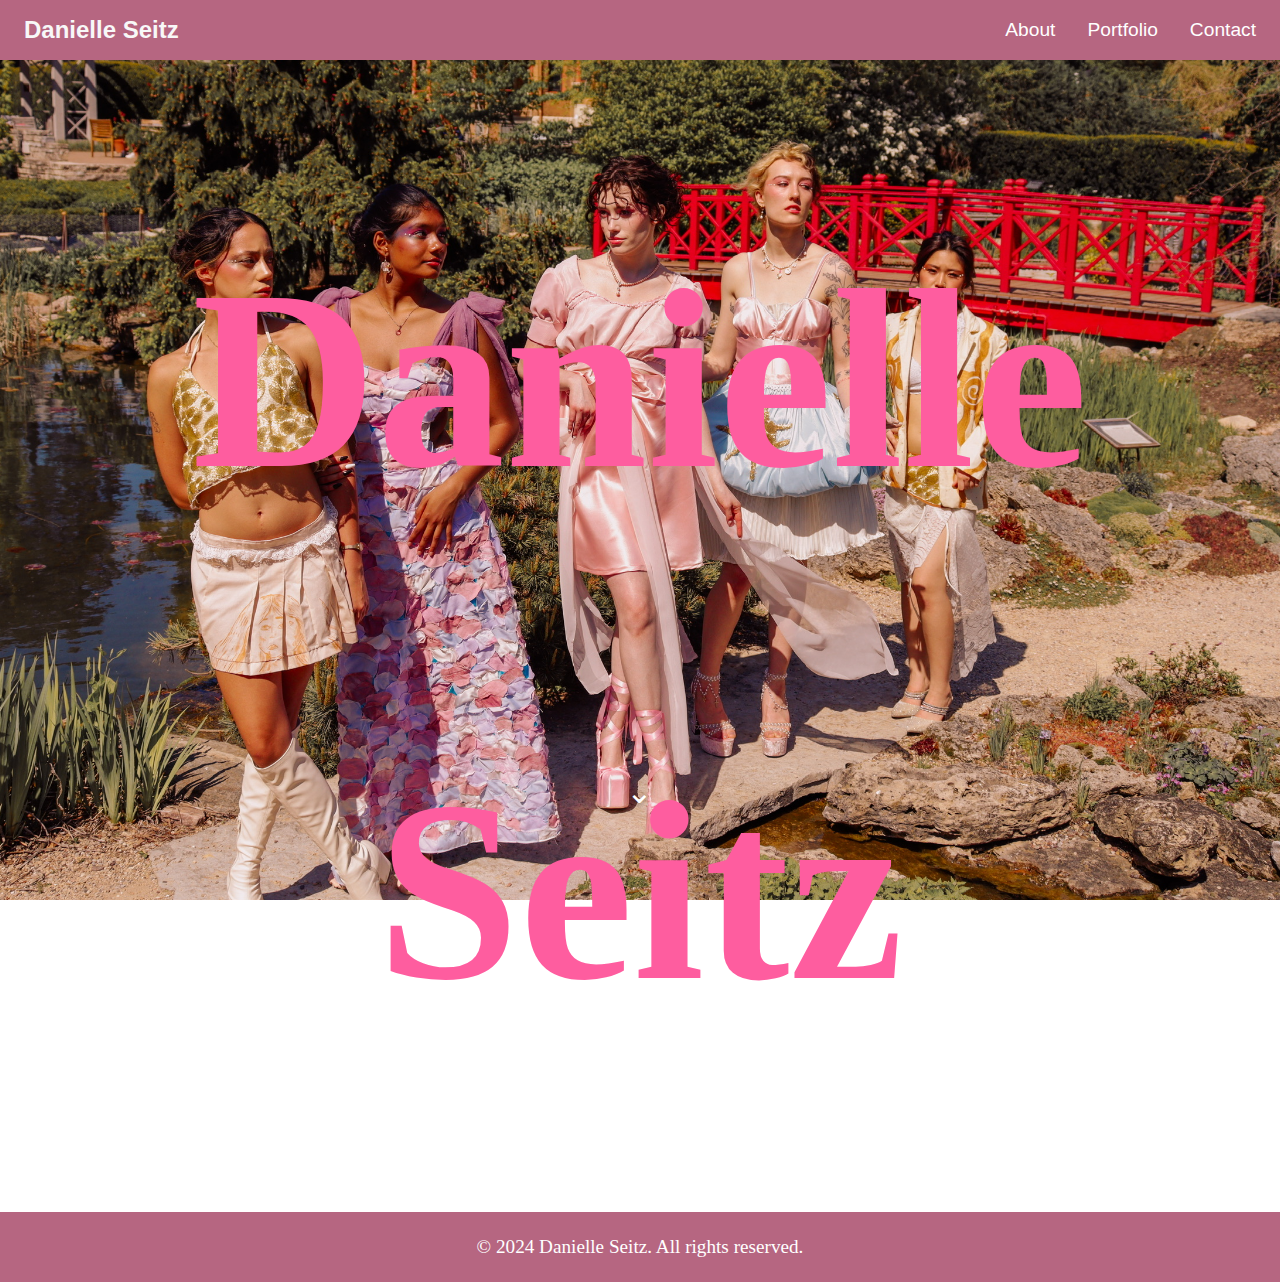
==== web/index.html @ e97073c7 "Updates" ====
<!DOCTYPE html>
<html lang="en">
<head>
    <meta charset="UTF-8">
    <meta name="viewport" content="width=device-width, initial-scale=1.0">
    <title>Danielle Seitz</title>
    <link rel="stylesheet" href="styles/main.css">
    <link rel="stylesheet" href="styles/navbar.css">
    <link rel="stylesheet" href="styles/sections.css">
    <link rel="stylesheet" href="styles/projects.css">
    <link rel="stylesheet" href="styles/social.css">
    <link rel="stylesheet" href="styles/animations.css">
</head>
<body>
    <header>
        <nav class="navbar">
            <div class="logo">
                <a href="index.html"><h1>Danielle Seitz</h1></a>
            </div>
            <ul class="nav-links">
                <li><a href="about.html">About</a></li>
                <li><a href="projects/projects.html">Portfolio</a></li>
                <li><a href="contact.html">Contact</a></li>
            </ul>
        </nav>
    </header>

    <main>
        <section id="home" class="hero-section" style="background-image: url('images/main/_MG_1490.JPG');">
            <h1>Danielle Seitz</h1>
        </section>
        
        <!-- Add the scroll arrow -->
        <a href="projects/projects.html" class="scroll-arrow" id="scrollArrow">
            <span class="arrow">⌄</span>
            <span class="arrow-text">View Projects</span>
        </a>
    </main>

    <footer>
        <p>&copy; 2024 Danielle Seitz. All rights reserved.</p>
    </footer>
    
    <!-- Add this before closing body tag -->
    <script src="script.js"></script>
</body>
</html>
---- web/styles/main.css ----
/* Reset and global styles */
* {
    margin: 0;
    padding: 0;
    box-sizing: border-box;
}

:root {
    --primary-color: #B66681;
    --text-color: #333;
    --background-color: #fff;
}

body {
    font-family: "Times New Roman", serif;
    font-weight: 200;
    line-height: 2;
    font-size: 1.2rem;
    color: var(--text-color);
    background-color: var(--background-color);
}

/* Hide scrollbar */
html, body {
    overflow-y: scroll;
    -ms-overflow-style: none;
    scrollbar-width: none;
}

html::-webkit-scrollbar,
body::-webkit-scrollbar {
    width: 0;
    display: none;
}

main {
    margin-top: 1.5rem;
}

.container {
    max-width: 1200px;
    margin: 0 auto;
    padding: 0 1rem;
}

footer {
    background-color: #B66681;
    color: white;
    text-align: center;
    padding: 1rem;
}
---- web/styles/navbar.css ----
.navbar {
    font-family: sans-serif;
    font-size: 1.2rem;
    font-weight: 400;
    line-height: 2;
    background-color: #B66681;
    height: 60px;
    padding: 0 1.5rem;
    position: fixed;
    top: 0;
    left: 0;
    right: 0;
    z-index: 1000;
    width: 100%;
    display: flex;
    justify-content: space-between;
    align-items: center;
}

.logo h1 {
    color: rgb(248, 248, 248);
    font-size: 1.5rem;
}

.logo a {
    text-decoration: none;
    color: inherit;
}

.nav-links {
    display: flex;
    list-style: none;
}

.nav-links li {
    margin-left: 2rem;
}

.nav-links a {
    color: white;
    text-decoration: none;
    transition: color 0.3s;
}

.nav-links a:hover {
    color: #ddd;
}
---- web/styles/sections.css ----
/* General section styles */
.section {
    padding: 4rem 0;
    min-height: 100vh;
    display: flex;
    align-items: center;
    justify-content: center;
}

/* Hero Section */
.hero-section {
    min-height: 100vh;
    background-image: url('../images/main/_MG_1490.JPG');
    background-size: cover;
    background-position: center 0.5px;
    background-attachment: fixed;
    font-size: 8rem;
    background-color: #FFE9EF;
    color: #Fe5d9f;
    text-align: center;
    display: flex;
    flex-direction: column;
    justify-content: center;
    align-items: center;
    margin-top: 60px;
    position: relative;
}

.hero-content {
    z-index: 1;
    position: relative;
}

/* About Section */
.about-section {
    min-height: 100vh;
    background-image: url('../images/about/dan_designer_poster_026.jpg');
    background-size: cover;
    background-position: center 0.5px;
    background-attachment: fixed;
    font-size: 8rem;
    background-color: #FFE9EF;
    color: #Fe5d9f;
    text-align: center;
    display: flex;
    flex-direction: column;
    justify-content: flex-start;
    align-items: center;
    margin-top: 60px;
    position: relative;
    padding-top: 100px;
}

.about-content {
    max-width: 800px;
    margin: 0 auto;
    padding: 2rem;
    background-color: rgba(255, 255, 255, 0.9);
    border-radius: 8px;
}

.about-content h2 {
    font-size: 2.5rem;
    margin-bottom: 1rem;
    color: #B66681;
}

.about-content p {
    font-size: 1.2rem;
    line-height: 1.8;
}

/* Portfolio Section */
.portfolio-section {
    padding: 4rem 0;
    min-height: 100vh;
    background-color: #f5f5f5;
    display: flex;
    flex-direction: column;
    align-items: center;
    justify-content: center;
}

.portfolio-content {
    max-width: 1200px;
    margin: 0 auto;
    padding: 2rem;
}

/* Contact Section */
.contact-section {
    padding: 4rem 0;
    min-height: 100vh;
    display: flex;
    flex-direction: column;
    justify-content: center;
    align-items: center;
    background-color: #fff;
}

.contact-content {
    max-width: 800px;
    margin: 0 auto;
    padding: 2rem;
    text-align: center;
}

/* General section styles */
section {
    padding: 4rem 2rem;
    min-height: 100vh;
}

/* Responsive styles */
@media (max-width: 768px) {
    .section {
        padding: 2rem 0;
    }

    .about-content {
        padding: 1rem;
        margin: 0 1rem;
    }

    .portfolio-content {
        padding: 1rem;
    }

    .contact-content {
        padding: 1rem;
        margin: 0 1rem;
    }
}
---- web/styles/projects.css ----
.projects-section {
    padding: 4rem 0;
    background-color: #f5f5f5;
}

.projects-grid {
    display: grid;
    grid-template-columns: repeat(2, 1fr);
    gap: 20px;
    padding: 20px;
    max-width: 1200px;
    margin: 0 auto;
}

.project-card {
    position: relative;
    overflow: hidden;
    aspect-ratio: 1;
    border-radius: 2.5rem;
    width: 100%;
    height: auto;
}

.project-card img {
    width: 100%;
    height: 100%;
    object-fit: cover;
    transition: transform 0.3s ease;
}

.overlay {
    position: absolute;
    inset: 0;
    background: rgba(182, 102, 129, 0.9);
    opacity: 0;
    transition: opacity 0.3s ease;
    z-index: 1;
    display: flex;
    flex-direction: column;
    justify-content: center;
    align-items: center;
    padding: 20px;
    color: white;
}

.overlay h3 {
    margin-bottom: 1rem;
    font-size: 1.5rem;
    text-align: center;
}

.overlay p {
    margin-bottom: 1.5rem;
    text-align: center;
}

/* Updated button styles */
.overlay a {
    display: inline-block;
    color: white;
    text-decoration: none;
    padding: 0.8rem 1.5rem;
    border: 2px solid white;
    border-radius: 25px;
    font-weight: 500;
    text-transform: uppercase;
    letter-spacing: 1px;
    transition: all 0.3s ease;
    background-color: transparent;
}

.overlay a:hover {
    background-color: white;
    color: #B66681;
    transform: translateY(-2px);
    box-shadow: 0 2px 8px rgba(0, 0, 0, 0.2);
}

.project-card:hover .overlay {
    opacity: 1;
}

.project-card:hover img {
    transform: scale(1.1);
}

.project-card:last-child:nth-child(odd) {
    grid-column: 1 / -1;
    max-width: calc(50% + 10px);
    margin: 0 auto;
}

@media (max-width: 768px) {
    .projects-grid {
        grid-template-columns: 1fr;
        padding: 1rem;
    }
    
    .project-card:last-child:nth-child(odd) {
        max-width: 100%;
    }
}
---- web/styles/social.css ----
.social-links {
    display: flex;
    flex-wrap: wrap;
    gap: 20px;
    justify-content: center;
    margin: 30px 0;
}

.social-button {
    display: flex;
    align-items: center;
    gap: 10px;
    padding: 12px 24px;
    border-radius: 8px;
    text-decoration: none;
    color: white;
    transition: transform 0.2s, opacity 0.2s;
}

.social-button:hover {
    transform: translateY(-2px);
    opacity: 0.9;
}

.social-button i {
    font-size: 1.2em;
}

/* Platform specific styles */
.linkedin {
    background-color: #0077b5;
}

.instagram {
    background: linear-gradient(45deg, #405de6, #5851db, #833ab4, #c13584, #e1306c, #fd1d1d);
}

.tiktok {
    background-color: #000000;
}

.email {
    background-color: #ea4335;
}

.pinterest {
    background-color: #E60023;
}

.depop {
    background-color: #ff2300;
}

/* Responsive styles */
@media (max-width: 768px) {
    .social-links {
        gap: 10px;
    }
    
    .social-button {
        padding: 0.4rem 0.8rem;
        font-size: 0.9rem;
    }
}
---- web/styles/animations.css ----
/* Scroll arrow animation */
.scroll-arrow {
    position: absolute;
    bottom: 40px;
    left: 50%;
    transform: translateX(-50%);
    color: white;
    text-decoration: none;
    display: flex;
    flex-direction: column;
    align-items: center;
    cursor: pointer;
}

.arrow {
    font-size: 32px;
    animation: bounce 2s infinite;
    text-shadow: 0 2px 4px rgba(0, 0, 0, 0.3);
}

.arrow-text {
    font-size: 14px;
    text-transform: uppercase;
    letter-spacing: 2px;
    margin-top: 8px;
    font-weight: 300;
    text-shadow: 0 2px 4px rgba(0, 0, 0, 0.3);
    opacity: 0;
    visibility: hidden;
    transition: all 0.5s ease;
}

.scroll-arrow:hover .arrow {
    animation: none;
    transform: translateY(5px);
    transition: transform 0.3s ease;
}

.scroll-arrow.visible .arrow-text {
    opacity: 1;
    visibility: visible;
}

/* Bounce animation */
@keyframes bounce {
    0%, 20%, 50%, 80%, 100% {
        transform: translateY(0);
    }
    40% {
        transform: translateY(-30px);
    }
    60% {
        transform: translateY(-15px);
    }
}

/* Fade in animation */
.fade-in {
    opacity: 0;
    transform: translateY(20px);
    transition: opacity 0.6s ease, transform 0.6s ease;
}

.fade-in.visible {
    opacity: 1;
    transform: translateY(0);
}

/* Slide in animation */
.slide-in-left {
    opacity: 0;
    transform: translateX(-100px);
    transition: opacity 0.6s ease, transform 0.6s ease;
}

.slide-in-right {
    opacity: 0;
    transform: translateX(100px);
    transition: opacity 0.6s ease, transform 0.6s ease;
}

.slide-in-left.visible,
.slide-in-right.visible {
    opacity: 1;
    transform: translateX(0);
}

/* Loading spinner */
.spinner {
    width: 40px;
    height: 40px;
    border: 4px solid #f3f3f3;
    border-top: 4px solid var(--primary-color);
    border-radius: 50%;
    animation: spin 1s linear infinite;
}

@keyframes spin {
    0% { transform: rotate(0deg); }
    100% { transform: rotate(360deg); }
}

/* ... other animation styles ... */
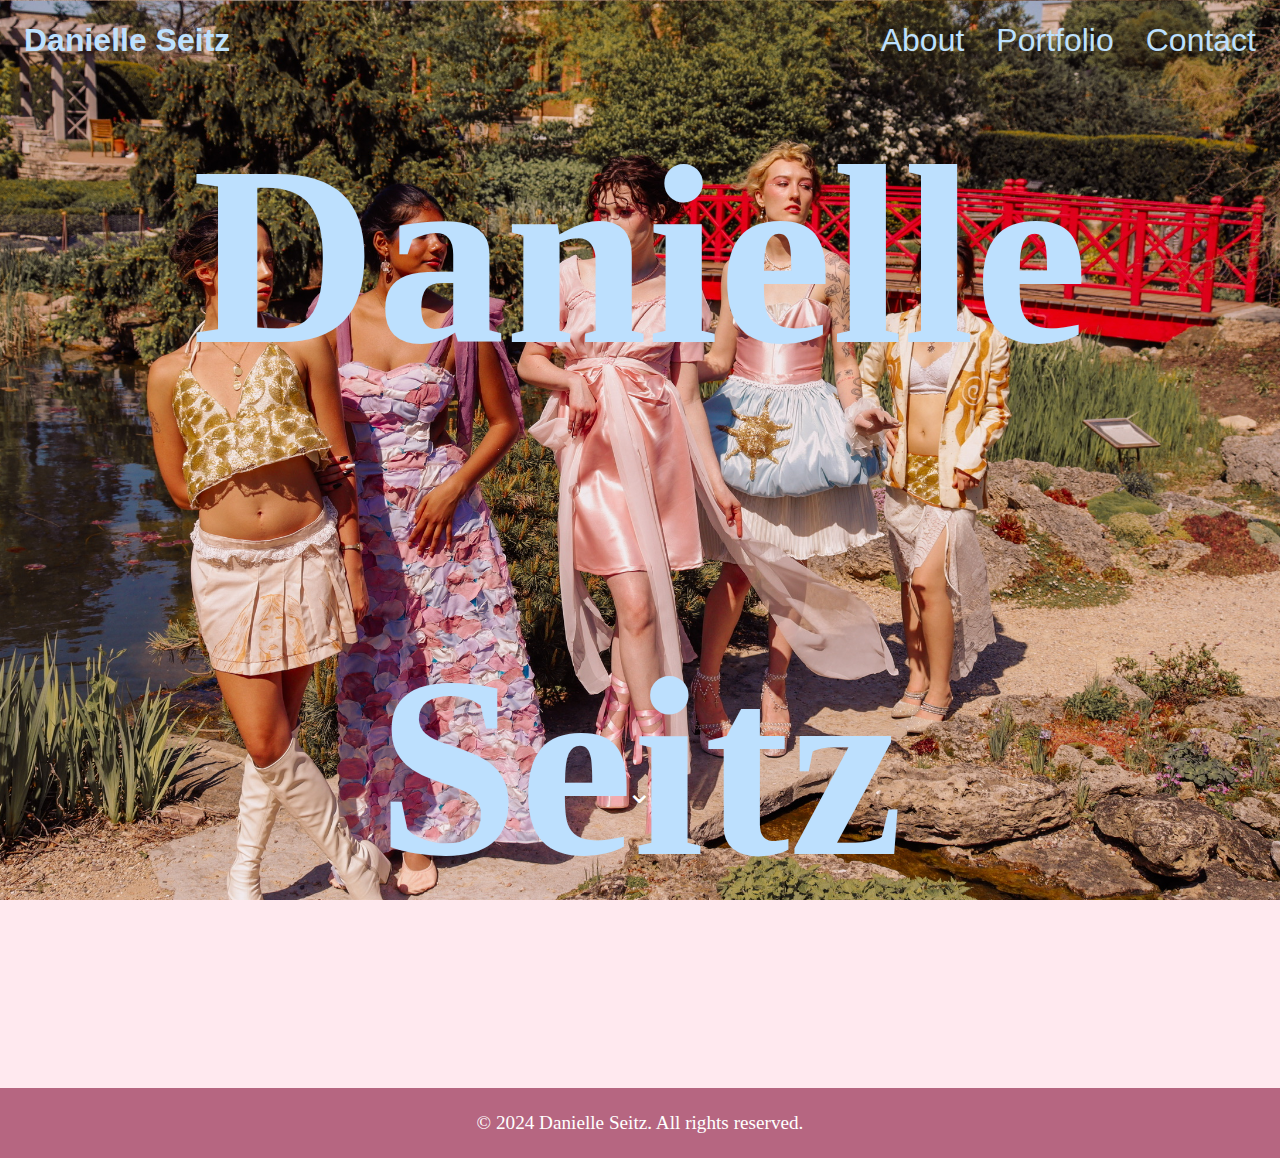
==== commit 535a7057: "Updates" ====
--- a/web/index.html
+++ b/web/index.html
@@ -1,6 +1,8 @@
 <!DOCTYPE html>
 <html lang="en">
 <head>
+    <!-- Use this to add a image to the top of the website where the new tab is -->
+    <!-- <link rel="apple-touch-icon" href="http://example.com//apple-touch-icon.png"> -->
     <meta charset="UTF-8">
     <meta name="viewport" content="width=device-width, initial-scale=1.0">
     <title>Danielle Seitz</title>
@@ -30,7 +32,6 @@
             <h1>Danielle Seitz</h1>
         </section>
         
-        <!-- Add the scroll arrow -->
         <a href="projects/projects.html" class="scroll-arrow" id="scrollArrow">
             <span class="arrow">⌄</span>
             <span class="arrow-text">View Projects</span>
@@ -41,7 +42,6 @@
         <p>&copy; 2024 Danielle Seitz. All rights reserved.</p>
     </footer>
     
-    <!-- Add this before closing body tag -->
     <script src="script.js"></script>
 </body>
 </html>
--- a/web/styles/main.css
+++ b/web/styles/main.css
@@ -20,7 +20,7 @@
     background-color: var(--background-color);
 }
 
-/* Hide scrollbar */
+/* Hides the scrollbar */
 html, body {
     overflow-y: scroll;
     -ms-overflow-style: none;
--- a/web/styles/navbar.css
+++ b/web/styles/navbar.css
@@ -1,12 +1,19 @@
+body, html {
+    margin: 0;
+    padding: 0;
+    overflow-x: hidden;
+}
+
+
 .navbar {
     font-family: sans-serif;
     font-size: 1.2rem;
     font-weight: 400;
     line-height: 2;
-    background-color: #B66681;
-    height: 60px;
+    background-color: transparent; 
+    height: 80px; 
     padding: 0 1.5rem;
-    position: fixed;
+    position: absolute; /* Change from 'fixed' to 'absolute' */
     top: 0;
     left: 0;
     right: 0;
@@ -15,11 +22,18 @@
     display: flex;
     justify-content: space-between;
     align-items: center;
+    box-shadow: none; /* Remove shadow */
+}
+
+/* Remove this rule as it conflicts with section spacing */
+main, section:first-of-type {
+    margin-top: 0;
+    padding-top: 0;
 }
 
 .logo h1 {
-    color: rgb(248, 248, 248);
-    font-size: 1.5rem;
+    color: #Bde0fe;
+    font-size: 2rem;
 }
 
 .logo a {
@@ -37,9 +51,16 @@
 }
 
 .nav-links a {
-    color: white;
+    color: #Bde0fe;
     text-decoration: none;
     transition: color 0.3s;
+    font-size: 2rem;
+}
+
+.nav-links a.active {
+    text-decoration: underline;
+    text-underline-offset: 8px;
+    color: #fff;
 }
 
 .nav-links a:hover {
--- a/web/styles/sections.css
+++ b/web/styles/sections.css
@@ -16,7 +16,7 @@
     background-attachment: fixed;
     font-size: 8rem;
     background-color: #FFE9EF;
-    color: #Fe5d9f;
+    color: #Bde0fe;
     text-align: center;
     display: flex;
     flex-direction: column;
@@ -49,6 +49,11 @@
     margin-top: 60px;
     position: relative;
     padding-top: 100px;
+    padding-top: 0; /* Remove top padding */
+    margin-top: 0; /* Remove top margin */
+    display: flex;
+    align-items: center; /* Center vertically */
+    justify-content: center; /* Center horizontally */
 }
 
 .about-content {
--- a/web/styles/projects.css
+++ b/web/styles/projects.css
@@ -1,6 +1,34 @@
+body {
+    background-color: #FFE9EF; /* Add background color to entire body */
+}
+
 .projects-section {
-    padding: 4rem 0;
-    background-color: #f5f5f5;
+    padding-top: 120px; /* Adjust this value */
+    margin-top: 0;
+    min-height: 100vh;
+    background-color: transparent; /* Make section transparent since body has background */
+    color: #Fe5d9f;
+    text-align: center;
+    display: flex;
+    flex-direction: column;
+    justify-content: flex-start;
+    align-items: center;
+    position: relative;
+}
+
+.projects-content {
+    max-width: 1750px;
+    margin: 0 auto;
+    padding: 2rem;
+    background-color: rgba(255, 255, 255, 0.9);
+    border-radius: 8px;
+    margin-top: 80px; /* Add this line to create gap */
+}
+
+.projects-content h2 {
+    font-size: 2.5rem;
+    margin-bottom: 1rem;
+    color: #B66681;
 }
 
 .projects-grid {
--- a/web/styles/animations.css
+++ b/web/styles/animations.css
@@ -99,5 +99,3 @@
     0% { transform: rotate(0deg); }
     100% { transform: rotate(360deg); }
 }
-
-/* ... other animation styles ... */
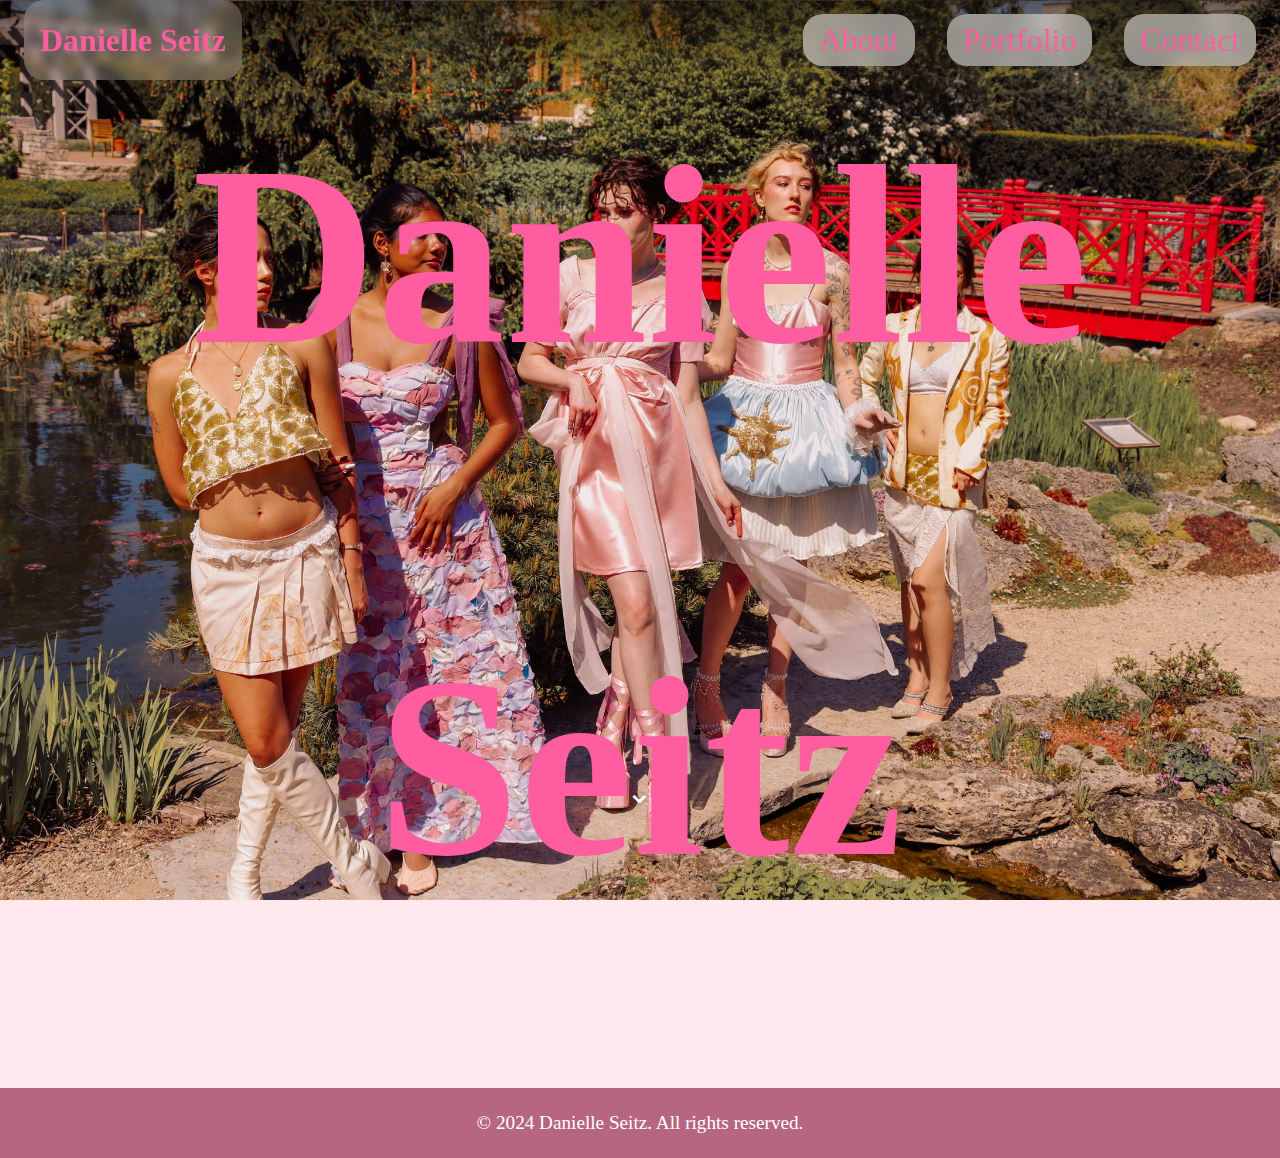
==== commit c2e869f4: "Updates" ====
--- a/web/index.html
+++ b/web/index.html
@@ -45,4 +45,13 @@
     <script src="script.js"></script>
 </body>
 </html>
-
+<!-- ---------------------- TODO ------------------------------- -->
+<!-- Create an ombre/gradient for the navbar                     -->
+<!-- Create a color wheel for the contact me page                -->
+<!-- Make a button to go down and back up on the portfolio page  -->
+<!-- Fix the colors to be the pink dress for the main page       -->
+<!-- Add a portfolio button in the about Danielle page           -->
+<!-- Fix the blur of the buttons in the navbar                   -->
+<!-- Fix the colors overall to make it more uniform              -->
+<!-- Pick a better font to make it uniform                       -->
+<!-- Make the projects for the projects page                     -->--- a/web/styles/navbar.css
+++ b/web/styles/navbar.css
@@ -6,11 +6,14 @@
 
 
 .navbar {
-    font-family: sans-serif;
+    font-family: 'Times New Roman', Times, serif;
     font-size: 1.2rem;
     font-weight: 400;
     line-height: 2;
-    background-color: transparent; 
+    background: linear-gradient(to bottom, 
+        rgba(0, 0, 0, 0.5) 0%,
+        /* rgba(255, 255, 255, 0.1) 100%, */
+        rgba(0, 0, 0, 0) 100%);
     height: 80px; 
     padding: 0 1.5rem;
     position: absolute; /* Change from 'fixed' to 'absolute' */
@@ -32,8 +35,18 @@
 }
 
 .logo h1 {
-    color: #Bde0fe;
+    color: #Fe5d9f;
     font-size: 2rem;
+    padding: 0.5rem 1rem;
+    border-radius: 20px;
+    backdrop-filter: blur(5px);
+    background-color: rgba(255, 255, 255, 0.2);
+}
+
+.logo a:hover h1 {
+    background-color: rgba(189, 224, 254, 0.3);
+    color: #fff;
+    transition: all 0.3s;
 }
 
 .logo a {
@@ -51,18 +64,23 @@
 }
 
 .nav-links a {
-    color: #Bde0fe;
+    color: #Fe5d9f;
     text-decoration: none;
-    transition: color 0.3s;
+    transition: all 0.3s;
     font-size: 2rem;
+    padding: 0.5rem 1rem;
+    border-radius: 20px;
+    backdrop-filter: blur(10px);
+    background-color: rgba(255, 255, 255, 0.5);
 }
 
 .nav-links a.active {
-    text-decoration: underline;
-    text-underline-offset: 8px;
+    background-color: rgba(255, 255, 255, 0.8);
+    text-decoration: none;
     color: #fff;
 }
 
 .nav-links a:hover {
-    color: #ddd;
+    background-color: rgba(189, 224, 254, 0.3);
+    color: #fff;
 }
--- a/web/styles/sections.css
+++ b/web/styles/sections.css
@@ -16,7 +16,7 @@
     background-attachment: fixed;
     font-size: 8rem;
     background-color: #FFE9EF;
-    color: #Bde0fe;
+    color: #Fe5d9f;
     text-align: center;
     display: flex;
     flex-direction: column;
--- a/web/styles/projects.css
+++ b/web/styles/projects.css
@@ -28,7 +28,9 @@
 .projects-content h2 {
     font-size: 2.5rem;
     margin-bottom: 1rem;
-    color: #B66681;
+    color: #Fe5d9f;
+    /* color: #B66681; */ 
+    /* I Like the commented out one more */
 }
 
 .projects-grid {
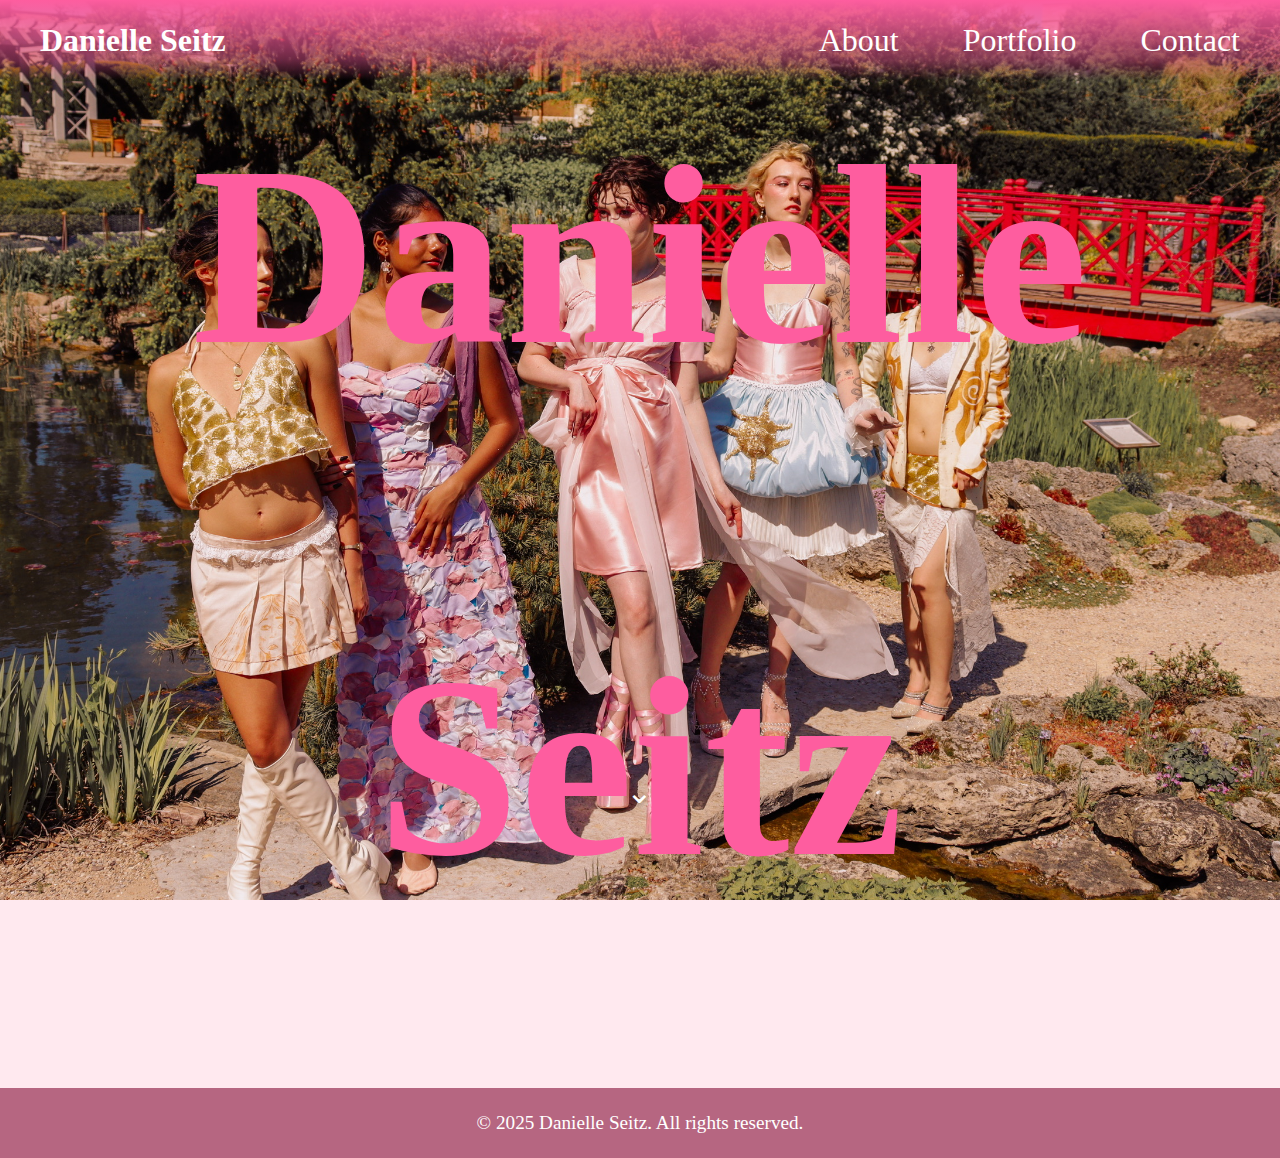
==== commit e5fa3819: "Updates" ====
--- a/web/index.html
+++ b/web/index.html
@@ -39,7 +39,7 @@
     </main>
 
     <footer>
-        <p>&copy; 2024 Danielle Seitz. All rights reserved.</p>
+        <p>&copy; 2025 Danielle Seitz. All rights reserved.</p>
     </footer>
     
     <script src="script.js"></script>
--- a/web/styles/navbar.css
+++ b/web/styles/navbar.css
@@ -11,10 +11,10 @@
     font-weight: 400;
     line-height: 2;
     background: linear-gradient(to bottom, 
-        rgba(0, 0, 0, 0.5) 0%,
-        /* rgba(255, 255, 255, 0.1) 100%, */
-        rgba(0, 0, 0, 0) 100%);
-    height: 80px; 
+        rgba(254, 93, 159, 1) 0%,
+        rgba(254, 93, 159, 0.4) 75%,
+        rgba(254, 93, 159, 0) 100%);
+    height: 80; 
     padding: 0 1.5rem;
     position: absolute; /* Change from 'fixed' to 'absolute' */
     top: 0;
@@ -35,17 +35,19 @@
 }
 
 .logo h1 {
-    color: #Fe5d9f;
+    color: #fff;
+    /* color: #Fe5d9f; */
     font-size: 2rem;
     padding: 0.5rem 1rem;
     border-radius: 20px;
-    backdrop-filter: blur(5px);
-    background-color: rgba(255, 255, 255, 0.2);
+    /* Add or remove these to create a bubble effect around the navbar */
+    /* backdrop-filter: blur(5px);
+    background-color: rgba(255, 255, 255, 0.2); */
 }
 
 .logo a:hover h1 {
-    background-color: rgba(189, 224, 254, 0.3);
-    color: #fff;
+    /* background-color: rgba(189, 224, 254, 0.3); */
+    color: #ff0000;
     transition: all 0.3s;
 }
 
@@ -64,23 +66,24 @@
 }
 
 .nav-links a {
-    color: #Fe5d9f;
+    color: #fff;
+    /* color: #Fe5d9f; */
     text-decoration: none;
     transition: all 0.3s;
     font-size: 2rem;
     padding: 0.5rem 1rem;
     border-radius: 20px;
-    backdrop-filter: blur(10px);
-    background-color: rgba(255, 255, 255, 0.5);
+    /* backdrop-filter: blur(10px);
+    background-color: rgba(255, 255, 255, 0.5); */
 }
 
-.nav-links a.active {
-    background-color: rgba(255, 255, 255, 0.8);
-    text-decoration: none;
-    color: #fff;
-}
+/* .nav-links a.active {
+    /* background-color: rgba(255, 255, 255, 0.8); */
+    /* text-decoration: none; */
+    /* color: #ff0000; */
+/* }  */
 
 .nav-links a:hover {
-    background-color: rgba(189, 224, 254, 0.3);
-    color: #fff;
+    /* background-color: rgba(189, 224, 254, 0.3); */
+    color: #ff0000;
 }
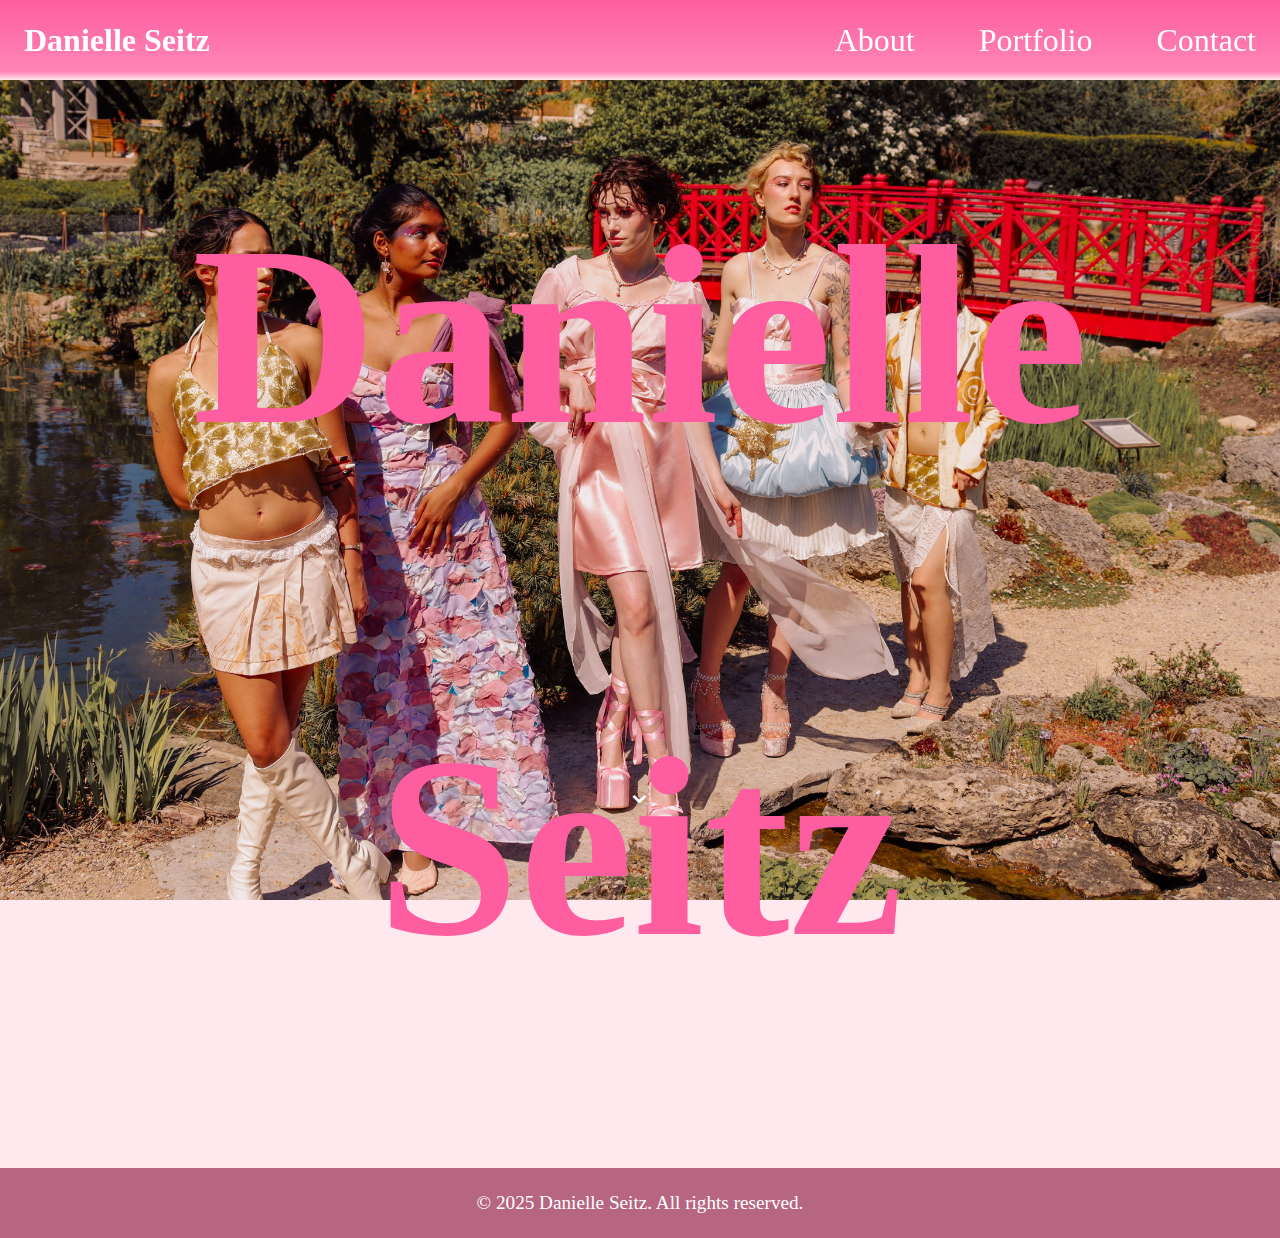
==== commit 08645774: "Updates" ====
--- a/web/index.html
+++ b/web/index.html
@@ -46,12 +46,12 @@
 </body>
 </html>
 <!-- ---------------------- TODO ------------------------------- -->
-<!-- Create an ombre/gradient for the navbar                     -->
+<!-- DONE: Create an ombre/gradient for the navbar               -->
 <!-- Create a color wheel for the contact me page                -->
 <!-- Make a button to go down and back up on the portfolio page  -->
 <!-- Fix the colors to be the pink dress for the main page       -->
 <!-- Add a portfolio button in the about Danielle page           -->
-<!-- Fix the blur of the buttons in the navbar                   -->
+<!-- DONE: Fix the blur of the buttons in the navbar             -->
 <!-- Fix the colors overall to make it more uniform              -->
 <!-- Pick a better font to make it uniform                       -->
-<!-- Make the projects for the projects page                     -->+<!-- DONE: Make the projects for the projects page                     -->--- a/web/styles/navbar.css
+++ b/web/styles/navbar.css
@@ -4,6 +4,9 @@
     overflow-x: hidden;
 }
 
+body {
+    padding-top: 80px; /* Same as navbar height */
+}
 
 .navbar {
     font-family: 'Times New Roman', Times, serif;
@@ -12,11 +15,11 @@
     line-height: 2;
     background: linear-gradient(to bottom, 
         rgba(254, 93, 159, 1) 0%,
-        rgba(254, 93, 159, 0.4) 75%,
+        rgba(254, 93, 159, 0.7) 90%,
         rgba(254, 93, 159, 0) 100%);
-    height: 80; 
-    padding: 0 1.5rem;
-    position: absolute; /* Change from 'fixed' to 'absolute' */
+    height: 80px; /* Added 'px' unit */
+    padding: 0 0.5rem;
+    position: fixed; /* Changed back to fixed */
     top: 0;
     left: 0;
     right: 0;
@@ -28,7 +31,7 @@
     box-shadow: none; /* Remove shadow */
 }
 
-/* Remove this rule as it conflicts with section spacing */
+/* Remove or comment out this conflicting rule */
 main, section:first-of-type {
     margin-top: 0;
     padding-top: 0;
--- a/web/styles/sections.css
+++ b/web/styles/sections.css
@@ -44,16 +44,11 @@
     text-align: center;
     display: flex;
     flex-direction: column;
-    justify-content: flex-start;
     align-items: center;
-    margin-top: 60px;
+    justify-content: center;
     position: relative;
-    padding-top: 100px;
-    padding-top: 0; /* Remove top padding */
-    margin-top: 0; /* Remove top margin */
-    display: flex;
-    align-items: center; /* Center vertically */
-    justify-content: center; /* Center horizontally */
+    margin-top: 120px; /* Increased margin-top */
+    padding-top: 60px; /* Added padding-top */
 }
 
 .about-content {
@@ -73,6 +68,23 @@
 .about-content p {
     font-size: 1.2rem;
     line-height: 1.8;
+}
+
+.about-button {
+    height: 35px; /* Reduced height further */
+    display: inline-block;
+    margin-top: 0.5rem; /* Reduced from 1rem to bring it closer to text */
+    padding: 0.3rem 1.2rem; /* Slightly reduced padding */
+    background-color: #B66681;
+    color: white;
+    text-decoration: none;
+    border-radius: 2px;
+    transition: background-color 0.3s ease;
+    font-size: 1rem; /* Added to make text smaller */
+}
+
+.about-button:hover {
+    background-color: #Fe5d9f;
 }
 
 /* Portfolio Section */
--- a/web/styles/social.css
+++ b/web/styles/social.css
@@ -15,41 +15,79 @@
     text-decoration: none;
     color: white;
     transition: transform 0.2s, opacity 0.2s;
+    position: absolute;
+    width: 120px;
+    height: 120px;
+    flex-direction: column;
+    justify-content: center;
+    transition: all 0.3s ease;
+    font-size: 1.2rem;
+    box-shadow: 0 4px 8px rgba(0, 0, 0, 0.2);
+    top: 50%;
+    left: 50%;
+    margin: -60px; /* Half of the button height/width to center it */
+    transform-origin: center;
 }
 
 .social-button:hover {
-    transform: translateY(-2px);
     opacity: 0.9;
+    box-shadow: 0 0 20px rgba(0,0,0,0.2);
 }
 
 .social-button i {
     font-size: 1.2em;
+    font-size: 2rem;
+    margin-bottom: 0.5rem;
 }
 
 /* Platform specific styles */
 .linkedin {
     background-color: #0077b5;
+    background: #0077B5;
+    transform: translate(190px, 0);
 }
+
+.linkedin:hover { transform: translate(190px, 0) scale(1.1); }
 
 .instagram {
     background: linear-gradient(45deg, #405de6, #5851db, #833ab4, #c13584, #e1306c, #fd1d1d);
+    background: #E4405F;
+    transform: translate(95px, 165px);
 }
+
+.instagram:hover { transform: translate(95px, 165px) scale(1.1); }
 
 .tiktok {
     background-color: #000000;
+    background: #000000;
+    transform: translate(-95px, 165px);
 }
+
+.tiktok:hover { transform: translate(-95px, 165px) scale(1.1); }
 
 .email {
     background-color: #ea4335;
+    background: #4CAF50;
+    transform: translate(95px, -165px);
 }
+
+.email:hover { transform: translate(95px, -165px) scale(1.1); }
 
 .pinterest {
     background-color: #E60023;
+    background: #BD081C;
+    transform: translate(-190px, 0);
 }
+
+.pinterest:hover { transform: translate(-190px, 0) scale(1.1); }
 
 .depop {
     background-color: #ff2300;
+    background: #ff2300;
+    transform: translate(-95px, -165px);
 }
+
+.depop:hover { transform: translate(-95px, -165px) scale(1.1); }
 
 /* Responsive styles */
 @media (max-width: 768px) {
@@ -62,3 +100,78 @@
         font-size: 0.9rem;
     }
 }
+
+.social-wheel-container {
+    position: relative;
+    width: 600px;
+    height: 600px;
+    margin: 0;
+    position: absolute;
+    top: 50%;
+    left: 50%;
+    transform: translate(-50%, -50%);
+}
+
+.social-wheel {
+    position: relative;
+    width: 100%;
+    height: 100%;
+    transform: rotate(0deg);
+    transition: transform 0.5s ease;
+}
+
+.social-wheel::before {
+    content: '';
+    position: absolute;
+    top: 50%;
+    left: 50%;
+    transform: translate(-50%, -50%);
+    width: 450px;
+    height: 450px;
+    border-radius: 50%;
+    background: conic-gradient(
+        from 0deg,
+        #ff0000,
+        #ff8000,
+        #ffff00,
+        #80ff00,
+        #00ff00,
+        #00ff80,
+        #00ffff,
+        #0080ff,
+        #0000ff,
+        #8000ff,
+        #ff00ff,
+        #ff0080,
+        #ff0000
+    );
+    z-index: -1;
+    animation: rotate 20s linear infinite;
+}
+
+@keyframes rotate {
+    from {
+        transform: translate(-50%, -50%) rotate(0deg);
+    }
+    to {
+        transform: translate(-50%, -50%) rotate(360deg);
+    }
+}
+
+/* Center circle */
+.wheel-center {
+    position: absolute;
+    top: 50%;
+    left: 50%;
+    transform: translate(-50%, -50%);
+    width: 100px;
+    height: 100px;
+    background: #B66681;
+    border-radius: 50%;
+    display: flex;
+    align-items: center;
+    justify-content: center;
+    color: white;
+    cursor: pointer;
+    z-index: 2;
+}
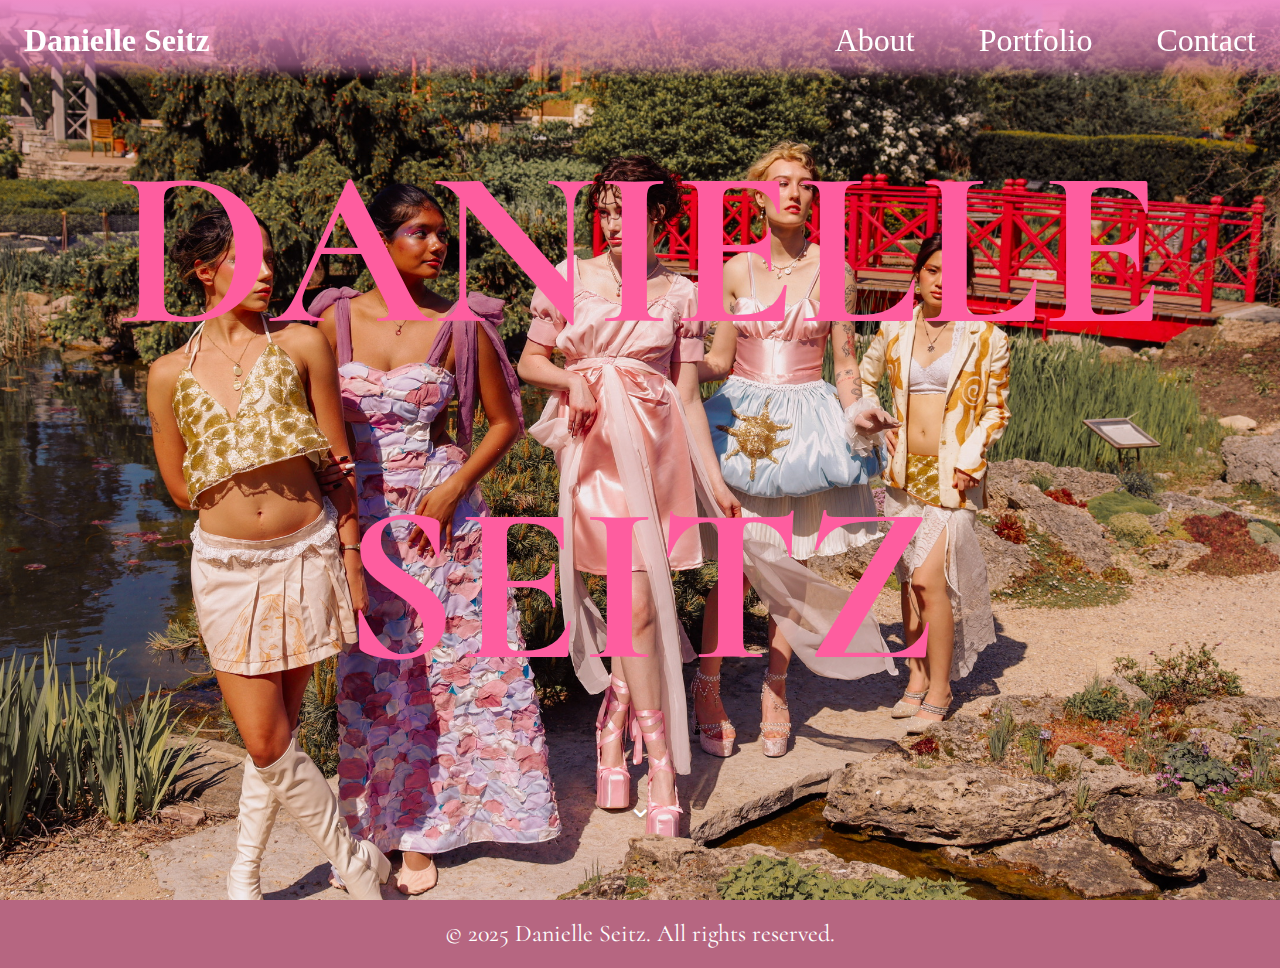
==== commit b7fb566c: "Updates (A lot)" ====
--- a/web/index.html
+++ b/web/index.html
@@ -2,7 +2,7 @@
 <html lang="en">
 <head>
     <!-- Use this to add a image to the top of the website where the new tab is -->
-    <!-- <link rel="apple-touch-icon" href="http://example.com//apple-touch-icon.png"> -->
+    <link rel="icon" href="images/main/favicon.ico">
     <meta charset="UTF-8">
     <meta name="viewport" content="width=device-width, initial-scale=1.0">
     <title>Danielle Seitz</title>
@@ -29,7 +29,7 @@
 
     <main>
         <section id="home" class="hero-section" style="background-image: url('images/main/_MG_1490.JPG');">
-            <h1>Danielle Seitz</h1>
+            <h1>DANIELLE SEITZ</h1>
         </section>
         
         <a href="projects/projects.html" class="scroll-arrow" id="scrollArrow">
--- a/web/styles/main.css
+++ b/web/styles/main.css
@@ -1,4 +1,5 @@
-/* Reset and global styles */
+/* Import Instrument Serif font */
+@import url('https://fonts.googleapis.com/css2?family=Cormorant:ital,wght@0,300..700;1,300..700&display=swap');
 * {
     margin: 0;
     padding: 0;
@@ -12,10 +13,10 @@
 }
 
 body {
-    font-family: "Times New Roman", serif;
-    font-weight: 200;
-    line-height: 2;
-    font-size: 1.2rem;
+    font-family: "Cormorant", serif;
+    font-weight: 400;
+    line-height: 1.5;
+    font-size: 1.5rem;
     color: var(--text-color);
     background-color: var(--background-color);
 }
--- a/web/styles/navbar.css
+++ b/web/styles/navbar.css
@@ -5,7 +5,7 @@
 }
 
 body {
-    padding-top: 80px; /* Same as navbar height */
+    padding-top: 0px; /* Same as navbar height */
 }
 
 .navbar {
@@ -14,9 +14,14 @@
     font-weight: 400;
     line-height: 2;
     background: linear-gradient(to bottom, 
+        rgb(237, 141, 199) 0%,
+        rgba(237, 141, 199, 0.5) 80%,
+        rgba(237, 141, 199, 0) 100%);
+   
+    /* background: linear-gradient(to bottom, 
         rgba(254, 93, 159, 1) 0%,
         rgba(254, 93, 159, 0.7) 90%,
-        rgba(254, 93, 159, 0) 100%);
+        rgba(254, 93, 159, 0) 100%); */
     height: 80px; /* Added 'px' unit */
     padding: 0 0.5rem;
     position: fixed; /* Changed back to fixed */
@@ -50,7 +55,7 @@
 
 .logo a:hover h1 {
     /* background-color: rgba(189, 224, 254, 0.3); */
-    color: #ff0000;
+    color: #ff009d;
     transition: all 0.3s;
 }
 
@@ -88,5 +93,5 @@
 
 .nav-links a:hover {
     /* background-color: rgba(189, 224, 254, 0.3); */
-    color: #ff0000;
+    color: #ff009d;
 }
--- a/web/styles/sections.css
+++ b/web/styles/sections.css
@@ -14,7 +14,7 @@
     background-size: cover;
     background-position: center 0.5px;
     background-attachment: fixed;
-    font-size: 8rem;
+    font-size: 7rem;
     background-color: #FFE9EF;
     color: #Fe5d9f;
     text-align: center;
@@ -40,7 +40,7 @@
     background-attachment: fixed;
     font-size: 8rem;
     background-color: #FFE9EF;
-    color: #Fe5d9f;
+    color: #B66681;
     text-align: center;
     display: flex;
     flex-direction: column;
@@ -52,7 +52,7 @@
 }
 
 .about-content {
-    max-width: 800px;
+    max-width: 700px;
     margin: 0 auto;
     padding: 2rem;
     background-color: rgba(255, 255, 255, 0.9);
@@ -71,16 +71,18 @@
 }
 
 .about-button {
-    height: 35px; /* Reduced height further */
-    display: inline-block;
-    margin-top: 0.5rem; /* Reduced from 1rem to bring it closer to text */
-    padding: 0.3rem 1.2rem; /* Slightly reduced padding */
+    height: 75px; /* Reduced height further */
+    display: flex;
+    justify-content: center;
+    align-items: center;
+    margin-top: 2rem; /* Reduced from 1rem to bring it closer to text */
+    padding: 1rem 1rem; /* Slightly reduced padding */
     background-color: #B66681;
     color: white;
     text-decoration: none;
-    border-radius: 2px;
+    border-radius: 4px;
     transition: background-color 0.3s ease;
-    font-size: 1rem; /* Added to make text smaller */
+    font-size: 2rem; /* Added to make text smaller */
 }
 
 .about-button:hover {
@@ -148,3 +150,4 @@
         margin: 0 1rem;
     }
 }
+
--- a/web/styles/projects.css
+++ b/web/styles/projects.css
@@ -3,8 +3,8 @@
 }
 
 .projects-section {
-    padding-top: 120px; /* Adjust this value */
-    margin-top: 0;
+    padding-top: 100px; /* Adjust this value */
+    margin-top: 1rem;
     min-height: 100vh;
     background-color: transparent; /* Make section transparent since body has background */
     color: #Fe5d9f;
@@ -22,7 +22,7 @@
     padding: 2rem;
     background-color: rgba(255, 255, 255, 0.9);
     border-radius: 8px;
-    margin-top: 80px; /* Add this line to create gap */
+    margin-top: 100px; /* Add this line to create gap */
 }
 
 .projects-content h2 {
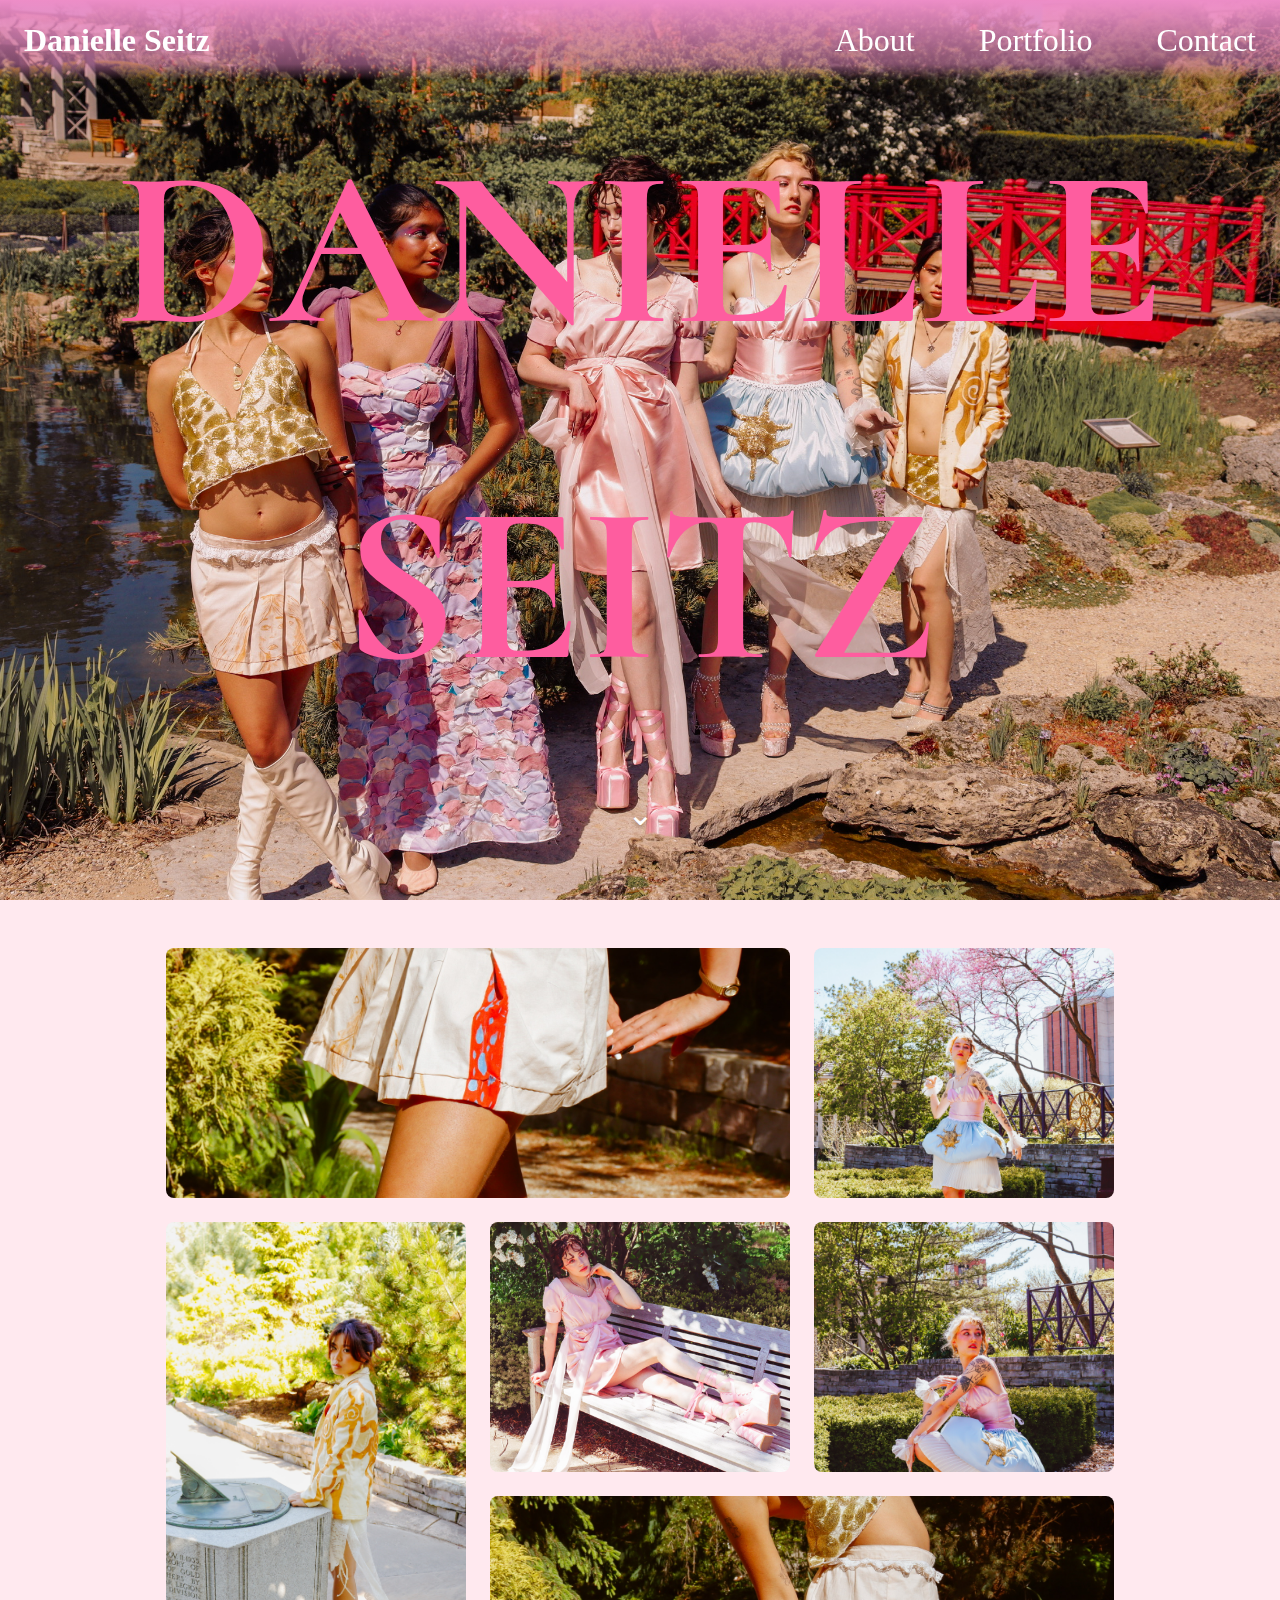
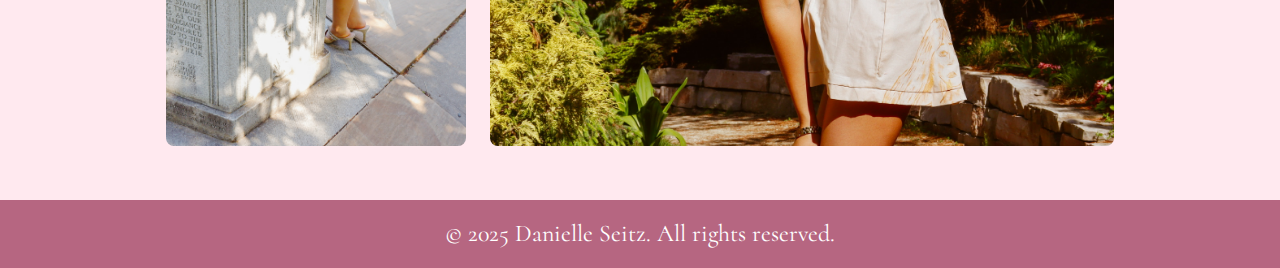
==== commit c743390e: "Updates (A Lot)" ====
--- a/web/index.html
+++ b/web/index.html
@@ -13,7 +13,7 @@
     <link rel="stylesheet" href="styles/social.css">
     <link rel="stylesheet" href="styles/animations.css">
 </head>
-<body>
+<body class="home-page">
     <header>
         <nav class="navbar">
             <div class="logo">
@@ -30,6 +30,29 @@
     <main>
         <section id="home" class="hero-section" style="background-image: url('images/main/_MG_1490.JPG');">
             <h1>DANIELLE SEITZ</h1>
+        </section>
+        
+        <section class="mosaic-gallery">
+            <div class="mosaic-container">
+                <div class="mosaic-item wide">
+                    <img src="images/projects/concealed/_MG_2103.JPG" alt="Concealed">
+                </div>
+                <div class="mosaic-item">
+                    <img src="images/projects/letthemeatcake/_MG_1535.JPG" alt="Let Them Eat Cake">
+                </div>
+                <div class="mosaic-item tall">
+                    <img src="images/projects/mylightismyown/_MG_1706.JPG" alt="My Light is My Own">
+                </div>
+                <div class="mosaic-item">
+                    <img src="images/projects/Regencia/_MG_1920.JPG" alt="Regencia">
+                </div>
+                <div class="mosaic-item wide">
+                    <img src="images/projects/concealed/_MG_2156.JPG" alt="Concealed Detail">
+                </div>
+                <div class="mosaic-item">
+                    <img src="images/projects/letthemeatcake/_MG_1572.JPG" alt="Let Them Eat Cake Detail">
+                </div>
+            </div>
         </section>
         
         <a href="projects/projects.html" class="scroll-arrow" id="scrollArrow">
--- a/web/styles/main.css
+++ b/web/styles/main.css
@@ -35,6 +35,7 @@
 }
 
 main {
+    background-color: #FFE9EF;
     margin-top: 1.5rem;
 }
 
--- a/web/styles/sections.css
+++ b/web/styles/sections.css
@@ -22,8 +22,12 @@
     flex-direction: column;
     justify-content: center;
     align-items: center;
-    margin-top: 60px;
-    position: relative;
+    position: relative;
+    padding-top: 0 !important;
+    margin-top: -120px;
+    z-index: 1;
+    width: 100%;
+    height: 100vh;
 }
 
 .hero-content {
@@ -33,36 +37,33 @@
 
 /* About Section */
 .about-section {
-    min-height: 100vh;
-    background-image: url('../images/about/dan_designer_poster_026.jpg');
+    display: flex;
+    flex-direction: row;
+    min-height: 80vh;
+    position: relative;
+}
+
+.about-image {
+    flex: 1;
     background-size: cover;
-    background-position: center 0.5px;
-    background-attachment: fixed;
-    font-size: 8rem;
-    background-color: #FFE9EF;
-    color: #B66681;
-    text-align: center;
+    background-position: center;
+    background-repeat: no-repeat;
+}
+
+.about-content {
+    flex: 1;
+    padding: 4rem;
     display: flex;
     flex-direction: column;
-    align-items: center;
-    justify-content: center;
-    position: relative;
-    margin-top: 120px; /* Increased margin-top */
-    padding-top: 60px; /* Added padding-top */
-}
-
-.about-content {
-    max-width: 700px;
-    margin: 0 auto;
-    padding: 2rem;
-    background-color: rgba(255, 255, 255, 0.9);
-    border-radius: 8px;
+    justify-content: center;
+    background-color: #f5f5f5;
 }
 
 .about-content h2 {
     font-size: 2.5rem;
     margin-bottom: 1rem;
     color: #B66681;
+    text-align: center;
 }
 
 .about-content p {
@@ -106,24 +107,6 @@
     padding: 2rem;
 }
 
-/* Contact Section */
-.contact-section {
-    padding: 4rem 0;
-    min-height: 100vh;
-    display: flex;
-    flex-direction: column;
-    justify-content: center;
-    align-items: center;
-    background-color: #fff;
-}
-
-.contact-content {
-    max-width: 800px;
-    margin: 0 auto;
-    padding: 2rem;
-    text-align: center;
-}
-
 /* General section styles */
 section {
     padding: 4rem 2rem;
@@ -151,3 +134,194 @@
     }
 }
 
+main {
+    padding-top: 120px;
+}
+
+/* Add this new selector */
+.home-page main {
+    padding-top: 0;
+}
+
+/* Add this to remove padding for project pages */
+.project-header {
+    margin-top: -120px;  /* This counteracts the main padding */
+}
+
+.scroll-arrow {
+    position: absolute;
+    left: 50%;
+    bottom: 2rem;
+    transform: translateX(-50%);
+    display: flex;
+    flex-direction: column;
+    align-items: center;
+    text-decoration: none;
+    color: #B66681;
+    z-index: 10;
+}
+
+.arrow {
+    font-size: 3rem;
+    line-height: 1;
+}
+
+.arrow-text {
+    font-size: 1rem;
+    margin-top: 0.5rem;
+}
+
+@keyframes bounce {
+    0%, 20%, 50%, 80%, 100% {
+        transform: translateY(0) translateX(-50%);
+    }
+    40% {
+        transform: translateY(-30px) translateX(-50%);
+    }
+    60% {
+        transform: translateY(-15px) translateX(-50%);
+    }
+}
+
+.scroll-arrow:hover {
+    color: #Fe5d9f;
+}
+
+.gallery-section {
+    padding: 4rem 2rem;
+    background-color: #FFE9EF;
+}
+
+.gallery-container {
+    position: relative;
+    max-width: 1400px;
+    margin: 0 auto;
+    padding: 0 3rem;
+}
+
+.main-gallery {
+    display: flex;
+    overflow-x: auto;
+    scroll-behavior: smooth;
+    scrollbar-width: none;  /* Firefox */
+    -ms-overflow-style: none;  /* IE and Edge */
+    gap: 2rem;
+    padding: 1rem 0;
+}
+
+.main-gallery::-webkit-scrollbar {
+    display: none;  /* Chrome, Safari, Opera */
+}
+
+.main-gallery img {
+    flex: 0 0 auto;
+    height: 400px;
+    width: auto;
+    object-fit: cover;
+    border-radius: 8px;
+    transition: transform 0.3s ease;
+    cursor: pointer;
+}
+
+.main-gallery img:hover {
+    transform: scale(1.05);
+}
+
+.gallery-nav {
+    position: absolute;
+    top: 50%;
+    transform: translateY(-50%);
+    z-index: 2;
+    background: rgba(182, 102, 129, 0.8);
+    color: white;
+    border: none;
+    border-radius: 50%;
+    width: 40px;
+    height: 40px;
+    cursor: pointer;
+    display: flex;
+    align-items: center;
+    justify-content: center;
+    transition: all 0.3s ease;
+}
+
+.gallery-nav:hover {
+    background: rgba(182, 102, 129, 1);
+    transform: translateY(-50%) scale(1.1);
+}
+
+.gallery-nav.prev {
+    left: 0;
+}
+
+.gallery-nav.next {
+    right: 0;
+}
+
+.mosaic-gallery {
+    padding: 2rem;
+    background-color: #FFE9EF;
+    display: flex;
+    justify-content: center;
+}
+
+.mosaic-container {
+    max-width: 1200px;
+    margin: 0 auto;
+    display: grid;
+    grid-template-columns: repeat(3, minmax(250px, 300px));
+    grid-auto-rows: 250px;
+    grid-gap: 1.5rem;
+    padding: 1rem;
+    justify-content: center;
+    grid-auto-flow: dense;
+}
+
+.mosaic-item {
+    position: relative;
+    overflow: hidden;
+    border-radius: 8px;
+}
+
+.mosaic-item.wide {
+    grid-column: span 2;
+}
+
+.mosaic-item.tall {
+    grid-row: span 2;
+}
+
+.mosaic-item img {
+    width: 100%;
+    height: 100%;
+    object-fit: cover;
+    transition: transform 0.3s ease;
+}
+
+.mosaic-item:hover img {
+    transform: scale(1.05);
+}
+
+/* Responsive adjustments */
+@media (max-width: 900px) {
+    .mosaic-container {
+        grid-template-columns: repeat(2, minmax(250px, 300px));
+        grid-auto-rows: 200px;
+    }
+}
+
+@media (max-width: 600px) {
+    .mosaic-container {
+        grid-template-columns: minmax(250px, 300px);
+        grid-auto-rows: 300px;
+    }
+    
+    .mosaic-item.wide {
+        grid-column: auto;
+    }
+    
+    .mosaic-item.tall {
+        grid-row: auto;
+    }
+}
+
--- a/web/styles/projects.css
+++ b/web/styles/projects.css
@@ -22,7 +22,6 @@
     padding: 2rem;
     background-color: rgba(255, 255, 255, 0.9);
     border-radius: 8px;
-    margin-top: 100px; /* Add this line to create gap */
 }
 
 .projects-content h2 {
